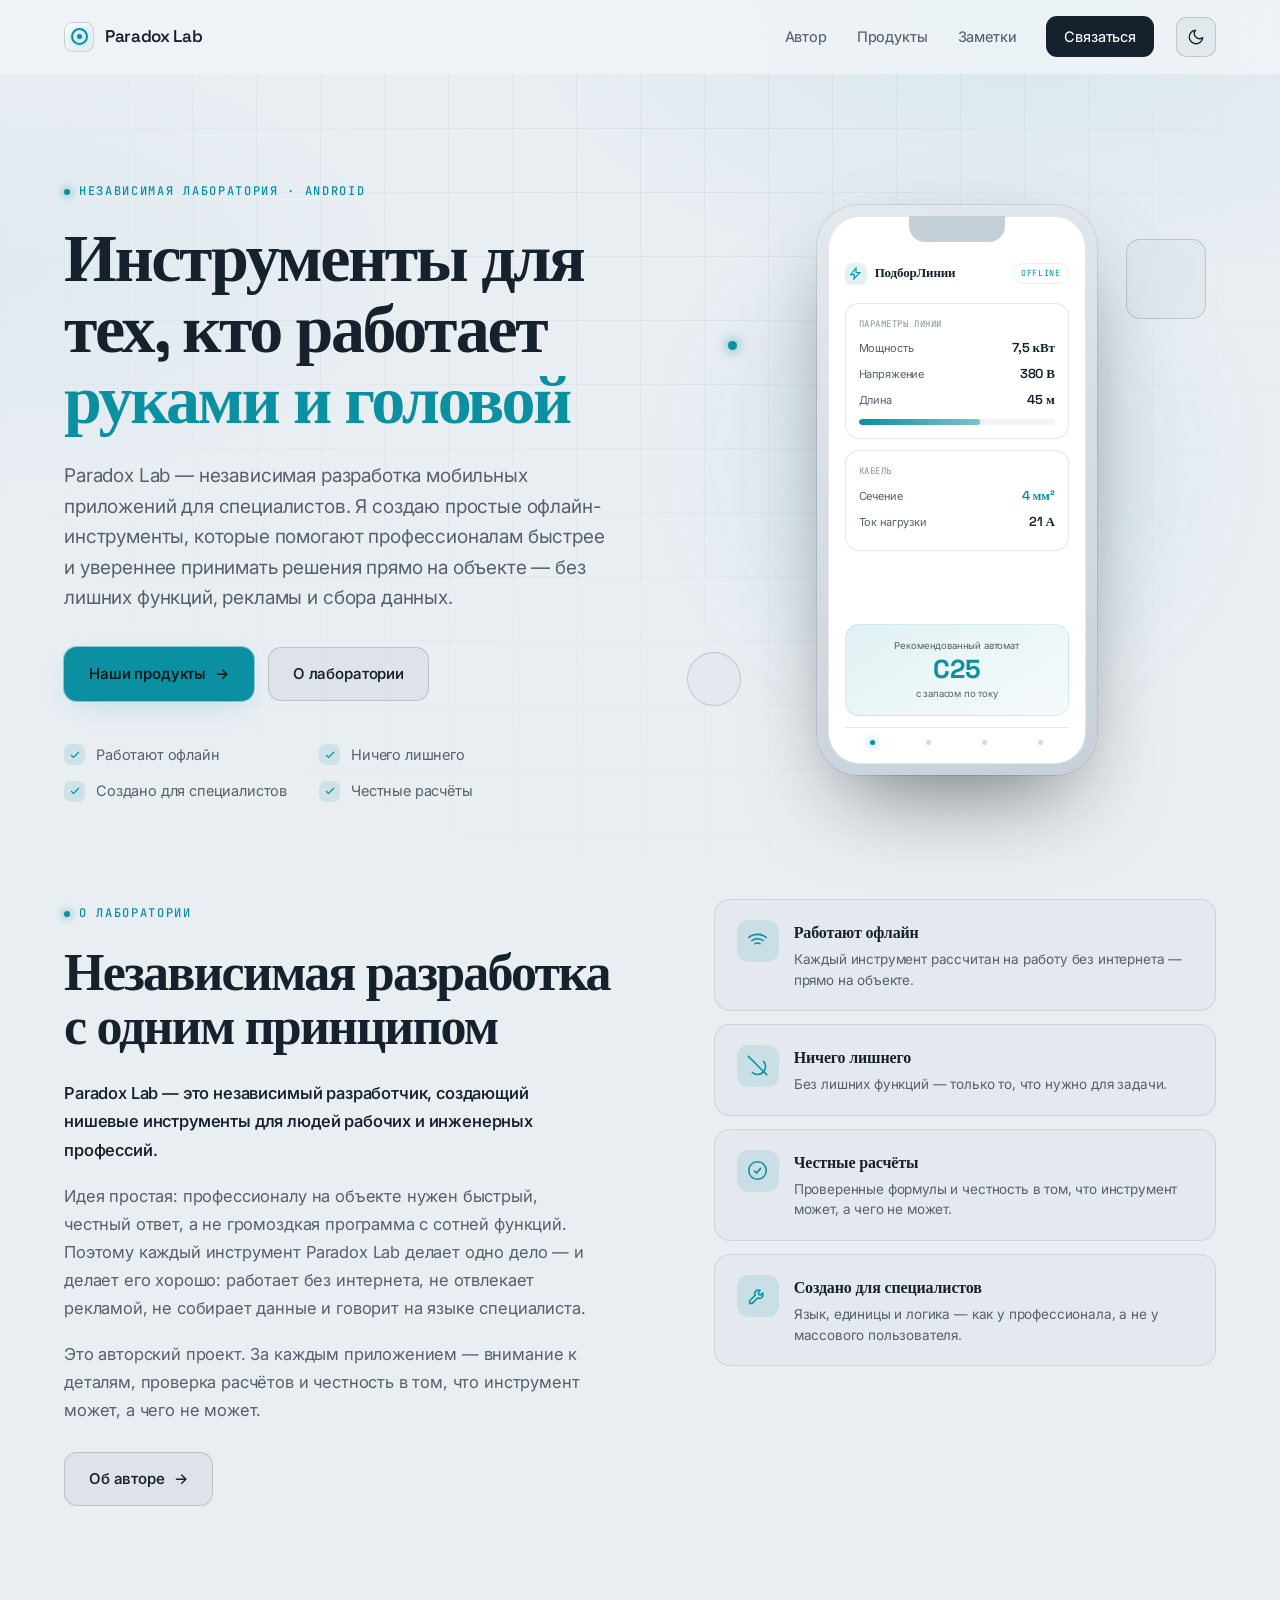
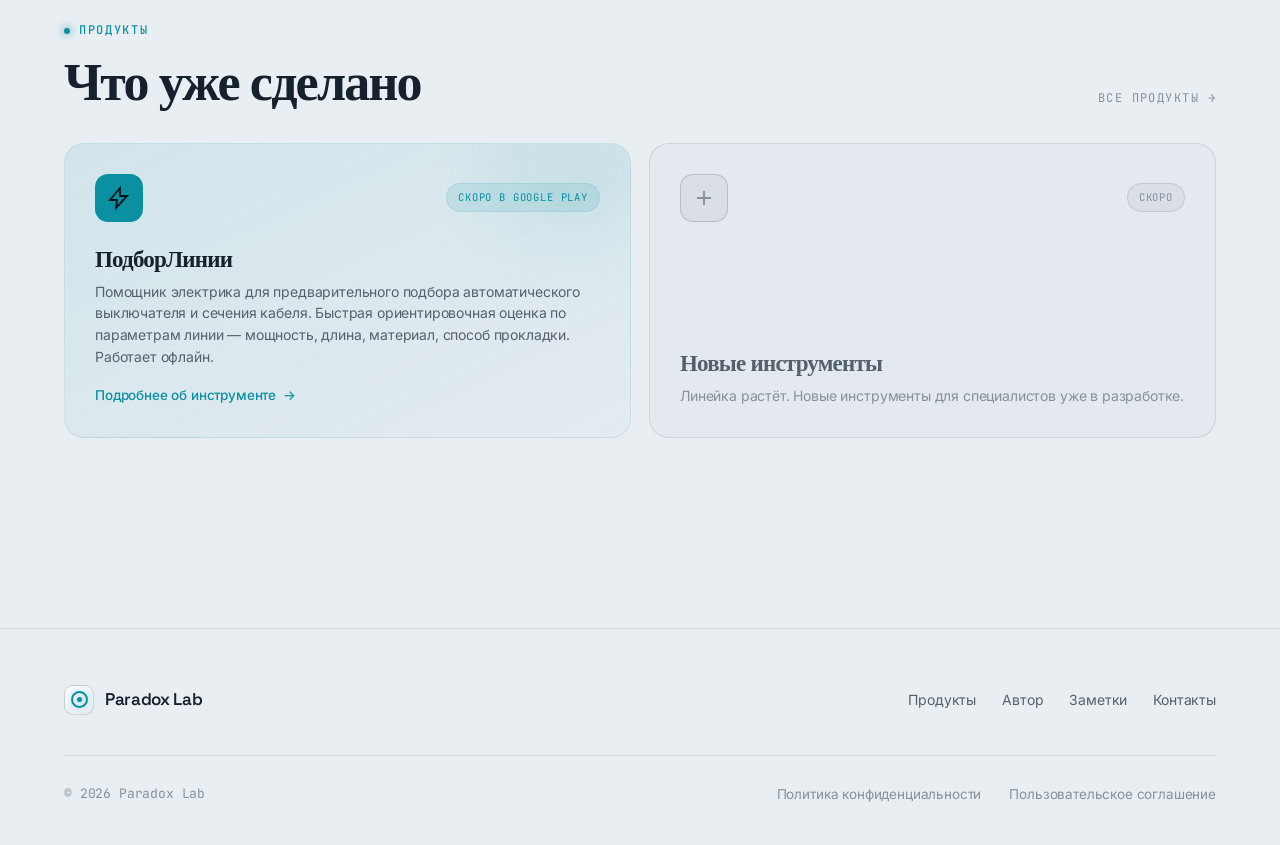
==== index.html @ bbe86b6c "Add files via upload" ====
<!DOCTYPE html>
<html lang="ru">
<head>
<meta charset="UTF-8">
<meta name="viewport" content="width=device-width, initial-scale=1.0">
<meta name="theme-color" content="#111315">
<title>Paradox Lab — Инструменты для тех, кто работает руками и головой</title>
<link rel="icon" href="favicon.svg" type="image/svg+xml">
<link rel="stylesheet" href="styles.css">
<script>(function(){try{var t=localStorage.getItem('pl-theme');if(!t)t=matchMedia('(prefers-color-scheme: light)').matches?'light':'dark';document.documentElement.setAttribute('data-theme',t);}catch(e){}})();</script>
<style>
/* hero */
.hero{padding:clamp(56px,8vw,104px) 0 clamp(64px,8vw,96px)}
.hero-grid{display:grid;grid-template-columns:1.05fr .95fr;gap:60px;align-items:center}
.hero h1{font-size:clamp(38px,5.6vw,68px);font-weight:600;margin-bottom:26px;max-width:14ch}
.hero-sub{font-size:clamp(16.5px,1.9vw,19px);color:var(--muted);max-width:46ch;margin-bottom:34px;line-height:1.6}
.hero-btns{display:flex;gap:14px;flex-wrap:wrap;margin-bottom:42px}
.hero-feats{display:grid;grid-template-columns:1fr 1fr;gap:13px 30px;max-width:480px}
.feat{display:flex;align-items:center;gap:11px;font-size:14.5px;color:var(--muted)}
.feat .ck{width:21px;height:21px;border-radius:7px;background:var(--accent-dim);display:grid;place-items:center;flex-shrink:0}
.feat .ck svg{width:12px;height:12px;stroke:var(--accent);stroke-width:2.4;fill:none}
.phone-stage{position:relative;display:grid;place-items:center;min-height:560px}
.phone-stage .halo{position:absolute;width:115%;height:115%;background:radial-gradient(circle at 50% 45%,var(--accent-glow),transparent 62%);filter:blur(40px);opacity:.55;animation:pulse 6s ease-in-out infinite}
@keyframes pulse{0%,100%{opacity:.4;transform:scale(1)}50%{opacity:.65;transform:scale(1.05)}}
.deco{position:absolute;border:1px solid var(--line-2);border-radius:14px;backdrop-filter:blur(6px);background:var(--surface-1)}
.deco.d1{width:80px;height:80px;top:6%;right:2%;animation:float 7s ease-in-out infinite}
.deco.d2{width:54px;height:54px;bottom:12%;left:-2%;border-radius:50%;animation:float 9s ease-in-out infinite reverse}
.deco.dot{width:9px;height:9px;background:var(--accent);border-radius:50%;border:0;box-shadow:0 0 12px var(--accent);top:24%;left:6%;animation:float 5s ease-in-out infinite}
@keyframes float{0%,100%{transform:translateY(0)}50%{transform:translateY(-16px)}}

/* about the lab */
.about{padding:0 0 clamp(64px,9vw,110px);scroll-margin-top:90px}
.about-grid{display:grid;grid-template-columns:1.08fr .92fr;gap:60px;align-items:start}
.about-body .sec-title{margin-bottom:26px}
.about-body p{color:var(--muted);font-size:16.5px;line-height:1.7;margin-bottom:18px;max-width:54ch}
.about-body p strong{color:var(--text);font-weight:550}
.about-aside{display:flex;flex-direction:column;gap:13px}
.principle{display:flex;gap:15px;align-items:flex-start;padding:20px 22px;border:1px solid var(--line);border-radius:var(--radius-s);background:var(--surface-1);transition:transform .3s var(--ease),border-color .3s,background .3s}
.principle:hover{transform:translateX(5px);border-color:var(--accent-dim);background:rgba(var(--accent-rgb),.03)}
.principle .pic{width:42px;height:42px;border-radius:12px;background:var(--accent-dim);display:grid;place-items:center;flex-shrink:0}
.principle .pic svg{width:21px;height:21px;stroke:var(--accent);fill:none;stroke-width:1.8}
.principle h4{font-family:'Space Grotesk';font-size:16px;font-weight:600;margin-bottom:4px;letter-spacing:-.01em}
.principle p{color:var(--muted);font-size:13.5px;line-height:1.5}

/* home products */
.home-prod{padding:0 0 clamp(64px,9vw,110px);scroll-margin-top:90px}
.hp-head{display:flex;align-items:flex-end;justify-content:space-between;gap:20px;margin-bottom:34px;flex-wrap:wrap}
.hp-head .lead{font-family:'JetBrains Mono';font-size:12px;letter-spacing:.12em;text-transform:uppercase;color:var(--muted-2);text-decoration:none;transition:color .2s}
.hp-head .lead:hover{color:var(--accent)}
.hp-grid{display:grid;grid-template-columns:1fr 1fr;gap:18px}
.hp-card{position:relative;border:1px solid var(--line);border-radius:var(--radius);padding:30px;text-decoration:none;color:inherit;overflow:hidden;display:flex;flex-direction:column;min-height:236px;transition:transform .3s var(--ease),border-color .3s,background .3s}
.hp-card.live{background:linear-gradient(155deg,rgba(var(--accent-rgb),.1),rgba(var(--accent-rgb),.02));border-color:var(--accent-dim)}
.hp-card.live::before{content:"";position:absolute;top:-40%;right:-15%;width:280px;height:280px;background:radial-gradient(circle,var(--accent-glow),transparent 65%);filter:blur(20px);opacity:.5}
.hp-card.live:hover{transform:translateY(-5px);border-color:rgba(var(--accent-rgb),.4)}
.hp-card.soon{background:var(--surface-1)}
.hp-card.soon:hover{transform:translateY(-5px);border-color:var(--line-2)}
.hp-card .ptop{display:flex;align-items:center;justify-content:space-between;position:relative;z-index:1;margin-bottom:auto}
.hp-card .picon{width:48px;height:48px;border-radius:13px;display:grid;place-items:center}
.hp-card.live .picon{background:var(--accent)}
.hp-card.live .picon svg{stroke:var(--on-accent)}
.hp-card.soon .picon{background:var(--surface-2);border:1px solid var(--line-2)}
.hp-card.soon .picon svg{stroke:var(--muted-2)}
.hp-card .picon svg{width:24px;height:24px;fill:none;stroke-width:1.9}
.hp-status{font-family:'JetBrains Mono';font-size:10.5px;letter-spacing:.08em;text-transform:uppercase;padding:5px 11px;border-radius:20px;white-space:nowrap}
.hp-status.s-live{color:var(--accent);background:var(--accent-dim);border:1px solid var(--accent-dim)}
.hp-status.s-wait{color:var(--muted-2);background:var(--surface-2);border:1px solid var(--line)}
.hp-card h3{font-size:23px;margin:26px 0 9px;font-weight:600;position:relative;z-index:1}
.hp-card.soon h3{color:var(--muted)}
.hp-card p{color:var(--muted);font-size:14px;line-height:1.55;position:relative;z-index:1}
.hp-card.soon p{color:var(--muted-2)}
.hp-card .go{position:relative;z-index:1;color:var(--accent);font-size:13.5px;font-weight:500;display:flex;align-items:center;gap:7px;margin-top:18px}
.hp-card .go .arr{transition:transform .25s}
.hp-card.live:hover .go .arr{transform:translateX(4px)}

@media(max-width:960px){
  .hero-grid{grid-template-columns:1fr;gap:48px}
  .phone-stage{min-height:auto;order:-1}
  .about-grid{grid-template-columns:1fr;gap:40px}
}
@media(max-width:680px){
  .hero-feats{grid-template-columns:1fr}
  .hero-btns .btn{flex:1;justify-content:center}
  .hp-grid{grid-template-columns:1fr}
}
</style>
</head>
<body>
<div class="bg-field"></div>
<div class="bg-grid"></div>

<nav id="nav">
  <div class="nav-in">
    <a href="index.html" class="brand"><span class="glyph"></span>Paradox Lab</a>
    <div class="nav-links" id="navLinks">
      <a href="author.html">Автор</a>
      <a href="products.html">Продукты</a>
      <a href="notes.html">Заметки</a>
      <a href="contact.html" class="nav-cta">Связаться</a>
    </div>
    <button class="theme-toggle" id="themeToggle" aria-label="Сменить тему" title="Сменить тему"><svg class="ic-sun" viewBox="0 0 24 24"><circle cx="12" cy="12" r="4"/><path d="M12 2v2M12 20v2M4.93 4.93l1.41 1.41M17.66 17.66l1.41 1.41M2 12h2M20 12h2M6.34 17.66l-1.41 1.41M19.07 4.93l-1.41 1.41"/></svg><svg class="ic-moon" viewBox="0 0 24 24"><path d="M21 12.79A9 9 0 1 1 11.21 3 7 7 0 0 0 21 12.79z"/></svg></button>
    <button class="nav-toggle" id="navToggle" aria-label="Меню">☰</button>
  </div>
</nav>

<main>
<!-- HERO -->
<section class="hero">
  <div class="wrap">
    <div class="hero-grid">
      <div class="hero-left reveal in">
        <span class="eyebrow">Независимая лаборатория · Android</span>
        <h1>Инструменты для тех, кто работает <span class="hl">руками и головой</span></h1>
        <p class="hero-sub">Paradox Lab — независимая разработка мобильных приложений для специалистов. Я создаю простые офлайн-инструменты, которые помогают профессионалам быстрее и увереннее принимать решения прямо на объекте — без лишних функций, рекламы и сбора данных.</p>
        <div class="hero-btns">
          <a href="#products" class="btn btn-primary">Наши продукты <span class="arr">→</span></a>
          <a href="#about" class="btn btn-ghost">О лаборатории</a>
        </div>
        <div class="hero-feats">
          <div class="feat"><span class="ck"><svg viewBox="0 0 24 24"><path d="M20 6 9 17l-5-5"/></svg></span>Работают офлайн</div>
          <div class="feat"><span class="ck"><svg viewBox="0 0 24 24"><path d="M20 6 9 17l-5-5"/></svg></span>Ничего лишнего</div>
          <div class="feat"><span class="ck"><svg viewBox="0 0 24 24"><path d="M20 6 9 17l-5-5"/></svg></span>Создано для специалистов</div>
          <div class="feat"><span class="ck"><svg viewBox="0 0 24 24"><path d="M20 6 9 17l-5-5"/></svg></span>Честные расчёты</div>
        </div>
      </div>
      <div class="phone-stage reveal in" data-d="2">
        <div class="halo"></div>
        <div class="deco d1"></div><div class="deco d2"></div><div class="deco dot"></div>
        <div class="phone">
          <div class="notch"></div>
          <div class="screen">
            <div class="app">
              <div class="app-top">
                <div class="app-logo"><span class="b"><svg viewBox="0 0 24 24"><path d="M13 2 3 14h7l-1 8 11-12h-7z"/></svg></span>ПодборЛинии</div>
                <span class="app-pill">OFFLINE</span>
              </div>
              <div class="app-card">
                <div class="lbl">Параметры линии</div>
                <div class="app-row"><span class="k">Мощность</span><span class="v">7,5 кВт</span></div>
                <div class="app-row"><span class="k">Напряжение</span><span class="v">380 В</span></div>
                <div class="app-row"><span class="k">Длина</span><span class="v">45 м</span></div>
                <div class="gbar"><i></i></div>
              </div>
              <div class="app-card">
                <div class="lbl">Кабель</div>
                <div class="app-row"><span class="k">Сечение</span><span class="v acc">4 мм²</span></div>
                <div class="app-row"><span class="k">Ток нагрузки</span><span class="v">21 А</span></div>
              </div>
              <div class="app-result">
                <div class="cap">Рекомендованный автомат</div>
                <div class="big">C25</div>
                <div class="cap">с запасом по току</div>
              </div>
              <div class="app-tabs"><span class="on"></span><span></span><span></span><span></span></div>
            </div>
          </div>
        </div>
      </div>
    </div>
  </div>
</section>

<!-- ABOUT THE LAB -->
<section class="about" id="about">
  <div class="wrap">
    <div class="about-grid">
      <div class="about-body reveal">
        <span class="eyebrow">О лаборатории</span>
        <h2 class="sec-title">Независимая разработка<br>с одним принципом</h2>
        <p><strong>Paradox Lab — это независимый разработчик, создающий нишевые инструменты для людей рабочих и инженерных профессий.</strong></p>
        <p>Идея простая: профессионалу на объекте нужен быстрый, честный ответ, а не громоздкая программа с сотней функций. Поэтому каждый инструмент Paradox Lab делает одно дело — и делает его хорошо: работает без интернета, не отвлекает рекламой, не собирает данные и говорит на языке специалиста.</p>
        <p>Это авторский проект. За каждым приложением — внимание к деталям, проверка расчётов и честность в том, что инструмент может, а чего не может.</p>
        <a href="author.html" class="btn btn-ghost" style="margin-top:10px">Об авторе <span class="arr">→</span></a>
      </div>
      <div class="about-aside reveal" data-d="1">
        <div class="principle">
          <span class="pic"><svg viewBox="0 0 24 24"><path d="M5 12.55a11 11 0 0 1 14.08 0M1.42 9a16 16 0 0 1 21.16 0M8.53 16.11a6 6 0 0 1 6.95 0M12 20h.01"/></svg></span>
          <div><h4>Работают офлайн</h4><p>Каждый инструмент рассчитан на работу без интернета — прямо на объекте.</p></div>
        </div>
        <div class="principle">
          <span class="pic"><svg viewBox="0 0 24 24"><path d="M18.36 6.64A9 9 0 1 1 5.64 19.36M1 1l22 22"/></svg></span>
          <div><h4>Ничего лишнего</h4><p>Без лишних функций — только то, что нужно для задачи.</p></div>
        </div>
        <div class="principle">
          <span class="pic"><svg viewBox="0 0 24 24"><circle cx="12" cy="12" r="10"/><path d="M8 12l3 3 5-6"/></svg></span>
          <div><h4>Честные расчёты</h4><p>Проверенные формулы и честность в том, что инструмент может, а чего не может.</p></div>
        </div>
        <div class="principle">
          <span class="pic"><svg viewBox="0 0 24 24"><path d="M14.7 6.3a4 4 0 0 0-5.4 5.4l-6.3 6.3v3h3l6.3-6.3a4 4 0 0 0 5.4-5.4l-2.1 2.1-2.1-.5-.5-2.1z"/></svg></span>
          <div><h4>Создано для специалистов</h4><p>Язык, единицы и логика — как у профессионала, а не у массового пользователя.</p></div>
        </div>
      </div>
    </div>
  </div>
</section>

<!-- PRODUCTS -->
<section class="home-prod" id="products">
  <div class="wrap">
    <div class="hp-head reveal">
      <div>
        <span class="eyebrow" style="margin-bottom:14px">Продукты</span>
        <h2 class="sec-title" style="margin-bottom:0">Что уже сделано</h2>
      </div>
      <a href="products.html" class="lead">все продукты →</a>
    </div>
    <div class="hp-grid">
      <a href="products.html" class="hp-card live reveal" data-d="1">
        <div class="ptop">
          <span class="picon"><svg viewBox="0 0 24 24"><path d="M13 2 3 14h7l-1 8 11-12h-7z"/></svg></span>
          <span class="hp-status s-live">Скоро в Google Play</span>
        </div>
        <h3>ПодборЛинии</h3>
        <p>Помощник электрика для предварительного подбора автоматического выключателя и сечения кабеля. Быстрая ориентировочная оценка по параметрам линии — мощность, длина, материал, способ прокладки. Работает офлайн.</p>
        <span class="go">Подробнее об инструменте <span class="arr">→</span></span>
      </a>
      <div class="hp-card soon reveal" data-d="2">
        <div class="ptop">
          <span class="picon"><svg viewBox="0 0 24 24"><path d="M12 5v14M5 12h14"/></svg></span>
          <span class="hp-status s-wait">Скоро</span>
        </div>
        <h3>Новые инструменты</h3>
        <p>Линейка растёт. Новые инструменты для специалистов уже в разработке.</p>
      </div>
    </div>
  </div>
</section>
</main>

<footer>
  <div class="wrap">
    <div class="foot-grid">
      <a href="index.html" class="brand"><span class="glyph"></span>Paradox Lab</a>
      <div class="foot-nav">
        <a href="products.html">Продукты</a>
        <a href="author.html">Автор</a>
        <a href="notes.html">Заметки</a>
        <a href="contact.html">Контакты</a>
      </div>
    </div>
    <div class="foot-bottom">
      <span class="copyright">© 2026 Paradox Lab</span>
      <div class="foot-links">
        <a href="privacy.html">Политика конфиденциальности</a>
        <a href="terms.html">Пользовательское соглашение</a>
      </div>
    </div>
  </div>
</footer>
<script src="app.js"></script>
</body>
</html>
---- styles.css ----
@import url('https://fonts.googleapis.com/css2?family=Space+Grotesk:wght@400;500;600;700&family=Inter:wght@400;450;500;600&family=JetBrains+Mono:wght@400;500&display=swap');

:root{
  --bg:#111315;--bg-2:#15181b;--bg-3:#0c0e10;--surface:#181c1f;
  --line:rgba(255,255,255,.07);--line-2:rgba(255,255,255,.12);
  --text:#eef1f2;--muted:#9aa3a7;--muted-2:#6b7479;
  --accent:#28d4d4;--accent-rgb:40,212,212;--accent-dim:rgba(var(--accent-rgb),.14);--accent-glow:rgba(var(--accent-rgb),.32);
  --sel-fg:#04181b;--on-accent:#04181b;--notch:#070809;
  --surface-1:rgba(255,255,255,.02);--surface-2:rgba(255,255,255,.04);--surface-3:rgba(255,255,255,.035);
  --hover-1:rgba(255,255,255,.08);--hover-soft:rgba(var(--accent-rgb),.03);
  --nav-bg:rgba(17,19,21,.66);--nav-bg-scrolled:rgba(17,19,21,.82);--nav-bg-mobile:rgba(13,15,17,.97);
  --glyph-1:#1c2226;--glyph-2:#0f1316;--btn-solid-fg:#0d0f11;
  --phone-1:#23282c;--phone-2:#0d1012;--panel-1:#0a0c0e;--panel-2:#0d0f11;
  --photo-1:#1a1f23;--photo-2:#0e1114;--av-1:#222a2e;--av-2:#13171a;
  --thumb-1:#13181b;--thumb-2:#0c0f11;--rav-1:#1f262a;--rav-2:#13181b;
  --radius-s:16px;--radius:20px;--radius-l:24px;--max:1200px;
  --ease:cubic-bezier(.22,.61,.36,1);
}
html[data-theme="light"]{
  --bg:#e9eef3;--bg-2:#dde5ec;--bg-3:#ffffff;--surface:#ffffff;
  --line:rgba(22,42,62,.11);--line-2:rgba(22,42,62,.18);
  --text:#15212c;--muted:#54616c;--muted-2:#84919b;
  --accent:#0a90a0;--accent-rgb:10,144,160;--accent-dim:rgba(var(--accent-rgb),.12);--accent-glow:rgba(var(--accent-rgb),.20);
  --sel-fg:#ffffff;--notch:#c5cfd8;
  --surface-1:rgba(22,42,62,.025);--surface-2:rgba(22,42,62,.05);--surface-3:#ffffff;
  --hover-1:rgba(22,42,62,.06);--hover-soft:rgba(var(--accent-rgb),.06);
  --nav-bg:rgba(241,245,248,.72);--nav-bg-scrolled:rgba(241,245,248,.9);--nav-bg-mobile:rgba(241,245,248,.98);
  --glyph-1:#ffffff;--glyph-2:#e6edf2;--btn-solid-fg:#ffffff;
  --phone-1:#e3e9ef;--phone-2:#c7d0d9;--panel-1:#e6ecf1;--panel-2:#f1f5f8;
  --photo-1:#ffffff;--photo-2:#e6edf2;--av-1:#eef3f7;--av-2:#dde6ed;
  --thumb-1:#e8eef3;--thumb-2:#f2f6f9;--rav-1:#e8eef3;--rav-2:#dbe4ec;
}
*{margin:0;padding:0;box-sizing:border-box}
html{scroll-behavior:smooth;-webkit-text-size-adjust:100%}
body{background:var(--bg);color:var(--text);font-family:'Inter',system-ui,sans-serif;font-size:16px;line-height:1.6;-webkit-font-smoothing:antialiased;overflow-x:hidden;letter-spacing:-.01em;min-height:100vh;display:flex;flex-direction:column}
::selection{background:var(--accent);color:var(--sel-fg)}
body{transition:background .3s var(--ease),color .3s var(--ease)}
a{color:inherit}
.wrap{max-width:var(--max);margin:0 auto;padding:0 24px;width:100%}
main{flex:1}

/* background */
.bg-field{position:fixed;inset:0;z-index:-2;pointer-events:none;background:radial-gradient(60% 50% at 80% 0%,rgba(var(--accent-rgb),.07),transparent 70%),radial-gradient(50% 40% at 0% 30%,rgba(var(--accent-rgb),.04),transparent 70%),var(--bg)}
.bg-grid{position:fixed;inset:0;z-index:-1;pointer-events:none;opacity:.5;background-image:linear-gradient(var(--line) 1px,transparent 1px),linear-gradient(90deg,var(--line) 1px,transparent 1px);background-size:64px 64px;-webkit-mask-image:radial-gradient(circle at 50% 20%,#000,transparent 80%);mask-image:radial-gradient(circle at 50% 20%,#000,transparent 80%)}

/* nav */
nav{position:sticky;top:0;z-index:100;backdrop-filter:blur(16px);-webkit-backdrop-filter:blur(16px);background:var(--nav-bg);border-bottom:1px solid transparent;transition:border-color .3s,background .3s}
nav.scrolled{border-color:var(--line);background:var(--nav-bg-scrolled)}
.nav-in{max-width:var(--max);margin:0 auto;padding:16px 24px;display:flex;align-items:center;justify-content:flex-start;gap:22px}
.brand{display:flex;align-items:center;gap:11px;font-family:'Space Grotesk';font-weight:600;font-size:17px;letter-spacing:-.02em;text-decoration:none;color:var(--text)}
.brand .glyph{width:30px;height:30px;border-radius:9px;position:relative;background:linear-gradient(145deg,var(--glyph-1),var(--glyph-2));border:1px solid var(--line-2);display:grid;place-items:center;flex-shrink:0}
.brand .glyph::before{content:"";width:13px;height:13px;border:2px solid var(--accent);border-radius:50%;box-shadow:0 0 12px var(--accent-glow)}
.brand .glyph::after{content:"";position:absolute;width:5px;height:5px;background:var(--accent);border-radius:50%;box-shadow:0 0 8px var(--accent)}
.nav-links{display:flex;align-items:center;gap:30px;margin-left:auto}
.nav-links a{color:var(--muted);text-decoration:none;font-size:14.5px;font-weight:450;transition:color .2s}
.nav-links a:hover,.nav-links a.active{color:var(--text)}
.nav-links a.active{position:relative}
.nav-links a.active::after{content:"";position:absolute;bottom:-6px;left:0;right:0;height:2px;background:var(--accent);border-radius:2px;box-shadow:0 0 8px var(--accent-glow)}
.nav-cta{padding:9px 18px;border-radius:11px;background:var(--text);color:var(--btn-solid-fg)!important;font-weight:550;font-size:14px;cursor:pointer;transition:transform .2s,box-shadow .2s;text-decoration:none}
.nav-cta:hover{transform:translateY(-1px);box-shadow:0 8px 24px rgba(0,0,0,.4)}
.nav-cta.active::after{display:none}
.nav-toggle{display:none;background:none;border:1px solid var(--line-2);border-radius:10px;width:40px;height:40px;color:var(--text);cursor:pointer;font-size:18px}
.theme-toggle{background:var(--surface-2);border:1px solid var(--line-2);border-radius:10px;width:40px;height:40px;color:var(--text);cursor:pointer;display:grid;place-items:center;flex-shrink:0;transition:background .2s,transform .2s,color .2s}
.theme-toggle:hover{background:var(--hover-1);transform:translateY(-1px);color:var(--accent)}
.theme-toggle svg{width:18px;height:18px;fill:none;stroke:currentColor;stroke-width:1.8;stroke-linecap:round;stroke-linejoin:round;display:block}
.theme-toggle .ic-moon{display:none}
html[data-theme="light"] .theme-toggle .ic-sun{display:none}
html[data-theme="light"] .theme-toggle .ic-moon{display:block}

/* buttons */
.btn{display:inline-flex;align-items:center;gap:9px;padding:14px 24px;border-radius:13px;font-weight:550;font-size:15px;text-decoration:none;cursor:pointer;border:1px solid transparent;transition:transform .22s var(--ease),box-shadow .22s,background .22s,border-color .22s;letter-spacing:-.01em}
.btn-primary{background:var(--accent);color:var(--on-accent);box-shadow:0 0 0 1px rgba(var(--accent-rgb),.4),0 8px 30px -8px var(--accent-glow)}
.btn-primary:hover{transform:translateY(-2px);box-shadow:0 0 0 1px rgba(var(--accent-rgb),.5),0 14px 40px -8px var(--accent-glow)}
.btn-ghost{background:var(--surface-2);color:var(--text);border-color:var(--line-2)}
.btn-ghost:hover{background:var(--hover-1);transform:translateY(-2px)}
.btn .arr{transition:transform .25s var(--ease)}
.btn:hover .arr{transform:translateX(3px)}

/* headings */
.eyebrow{display:inline-flex;align-items:center;gap:9px;font-family:'JetBrains Mono';font-size:12px;font-weight:500;letter-spacing:.14em;text-transform:uppercase;color:var(--accent);margin-bottom:22px}
.eyebrow::before{content:"";width:6px;height:6px;border-radius:50%;background:var(--accent);box-shadow:0 0 8px var(--accent)}
h1,h2,h3{font-family:'Space Grotesk';letter-spacing:-.035em;line-height:1.04;font-weight:600}
.sec-title{font-size:clamp(30px,4.5vw,52px);margin-bottom:18px}
.sec-sub{color:var(--muted);font-size:clamp(16px,2vw,18.5px);max-width:620px;line-height:1.55}
.hl{color:var(--accent)}

/* page header (inner pages) */
.page-head{padding:clamp(56px,8vw,96px) 0 clamp(36px,5vw,56px);border-bottom:1px solid var(--line);position:relative;overflow:hidden}
.page-head::before{content:"";position:absolute;inset:0;background:radial-gradient(60% 70% at 15% -20%,rgba(var(--accent-rgb),.08),transparent 60%);pointer-events:none}
.page-head .crumb{font-family:'JetBrains Mono';font-size:12px;color:var(--muted-2);letter-spacing:.08em;margin-bottom:18px}
.page-head .crumb a{color:var(--muted-2);text-decoration:none;transition:color .2s}
.page-head .crumb a:hover{color:var(--accent)}
.page-head h1{font-size:clamp(34px,5.5vw,62px);font-weight:600;max-width:18ch;position:relative}
.page-head p{color:var(--muted);font-size:clamp(16px,2vw,18.5px);max-width:54ch;margin-top:20px;line-height:1.6;position:relative}

/* reveal */
.reveal{opacity:0;transform:translateY(26px);transition:opacity .8s var(--ease),transform .8s var(--ease)}
.reveal.in{opacity:1;transform:none}
.reveal[data-d="1"]{transition-delay:.08s}.reveal[data-d="2"]{transition-delay:.16s}.reveal[data-d="3"]{transition-delay:.24s}.reveal[data-d="4"]{transition-delay:.32s}

/* tags */
.tags{display:flex;flex-wrap:wrap;gap:10px;margin-top:28px}
.tag{font-size:13px;color:var(--text);padding:8px 15px;border-radius:11px;background:var(--surface-2);border:1px solid var(--line-2);font-weight:450}
.tag::before{content:"";display:inline-block;width:5px;height:5px;border-radius:50%;background:var(--accent);margin-right:8px;vertical-align:middle}

/* footer */
footer{border-top:1px solid var(--line);padding:56px 0 40px;margin-top:80px}
.foot-grid{display:flex;align-items:center;justify-content:space-between;gap:24px;flex-wrap:wrap;margin-bottom:40px}
.foot-nav{display:flex;gap:26px;flex-wrap:wrap}
.foot-nav a{color:var(--muted);text-decoration:none;font-size:14px;transition:color .2s}
.foot-nav a:hover{color:var(--text)}
.foot-links{display:flex;gap:28px;flex-wrap:wrap}
.foot-links a{color:var(--muted-2);text-decoration:none;font-size:13.5px;transition:color .2s}
.foot-links a:hover{color:var(--text)}
.foot-bottom{border-top:1px solid var(--line);padding-top:28px;display:flex;justify-content:space-between;align-items:center;gap:16px;flex-wrap:wrap}
.copyright{color:var(--muted-2);font-size:13px;font-family:'JetBrains Mono'}
.foot-made{color:var(--muted-2);font-size:13px}
.foot-made .dot{color:var(--accent)}

/* ---- phone mockup (shared) ---- */
.phone{position:relative;width:280px;height:570px;border-radius:42px;background:linear-gradient(160deg,var(--phone-1),var(--phone-2));padding:11px;box-shadow:0 40px 90px -30px rgba(0,0,0,.55),0 0 0 1px var(--line);z-index:2}
.phone .screen{width:100%;height:100%;border-radius:32px;background:var(--bg-3);overflow:hidden;position:relative;border:1px solid var(--line)}
.phone .notch{position:absolute;top:11px;left:50%;transform:translateX(-50%);width:96px;height:26px;background:var(--notch);border-radius:0 0 16px 16px;z-index:5}
.app{padding:46px 16px 18px;height:100%;display:flex;flex-direction:column;font-size:12px}
.app-top{display:flex;align-items:center;justify-content:space-between;margin-bottom:18px}
.app-logo{display:flex;align-items:center;gap:8px;font-family:'Space Grotesk';font-weight:600;font-size:13px}
.app-logo .b{width:22px;height:22px;border-radius:7px;background:var(--accent-dim);display:grid;place-items:center}
.app-logo .b svg{width:13px;height:13px;stroke:var(--accent);fill:none;stroke-width:2}
.app-pill{font-family:'JetBrains Mono';font-size:8.5px;letter-spacing:.08em;color:var(--accent);border:1px solid var(--accent-dim);padding:3px 7px;border-radius:20px}
.app-card{background:var(--surface-3);border:1px solid var(--line);border-radius:14px;padding:13px;margin-bottom:11px}
.app-card .lbl{color:var(--muted-2);font-size:9px;letter-spacing:.06em;text-transform:uppercase;margin-bottom:7px;font-family:'JetBrains Mono'}
.app-row{display:flex;justify-content:space-between;align-items:baseline;margin-bottom:5px}
.app-row .k{color:var(--muted);font-size:11px}
.app-row .v{font-family:'Space Grotesk';font-weight:600;font-size:13px;color:var(--text)}
.app-row .v.acc{color:var(--accent)}
.gbar{height:6px;border-radius:6px;background:var(--surface-2);overflow:hidden;margin-top:9px}
.gbar i{display:block;height:100%;width:62%;background:linear-gradient(90deg,var(--accent),rgba(var(--accent-rgb),.5));border-radius:6px;box-shadow:0 0 12px var(--accent-glow)}
.app-result{margin-top:auto;background:linear-gradient(150deg,var(--accent-dim),rgba(var(--accent-rgb),.04));border:1px solid var(--accent-dim);border-radius:14px;padding:13px;text-align:center}
.app-result .big{font-family:'Space Grotesk';font-weight:700;font-size:26px;color:var(--accent);line-height:1;margin:3px 0 4px}
.app-result .cap{font-size:9.5px;color:var(--muted)}
.app-tabs{display:flex;justify-content:space-around;padding-top:12px;margin-top:11px;border-top:1px solid var(--line)}
.app-tabs span{width:5px;height:5px;border-radius:50%;background:var(--line-2)}
.app-tabs span.on{background:var(--accent);box-shadow:0 0 8px var(--accent)}

/* responsive base */
@media(max-width:680px){
  .wrap{padding:0 18px}
  .nav-links{display:none}
  .nav-links.open{display:flex;position:absolute;top:100%;left:0;right:0;flex-direction:column;align-items:flex-start;gap:18px;background:var(--nav-bg-mobile);backdrop-filter:blur(16px);padding:24px;border-bottom:1px solid var(--line)}
  .nav-links.open a.active::after{display:none}
  .nav-toggle{display:grid;place-items:center}
  .theme-toggle{margin-left:auto}
  .foot-bottom{flex-direction:column;align-items:flex-start}
}
@media(prefers-reduced-motion:reduce){*{animation:none!important}.reveal{opacity:1;transform:none;transition:none}}
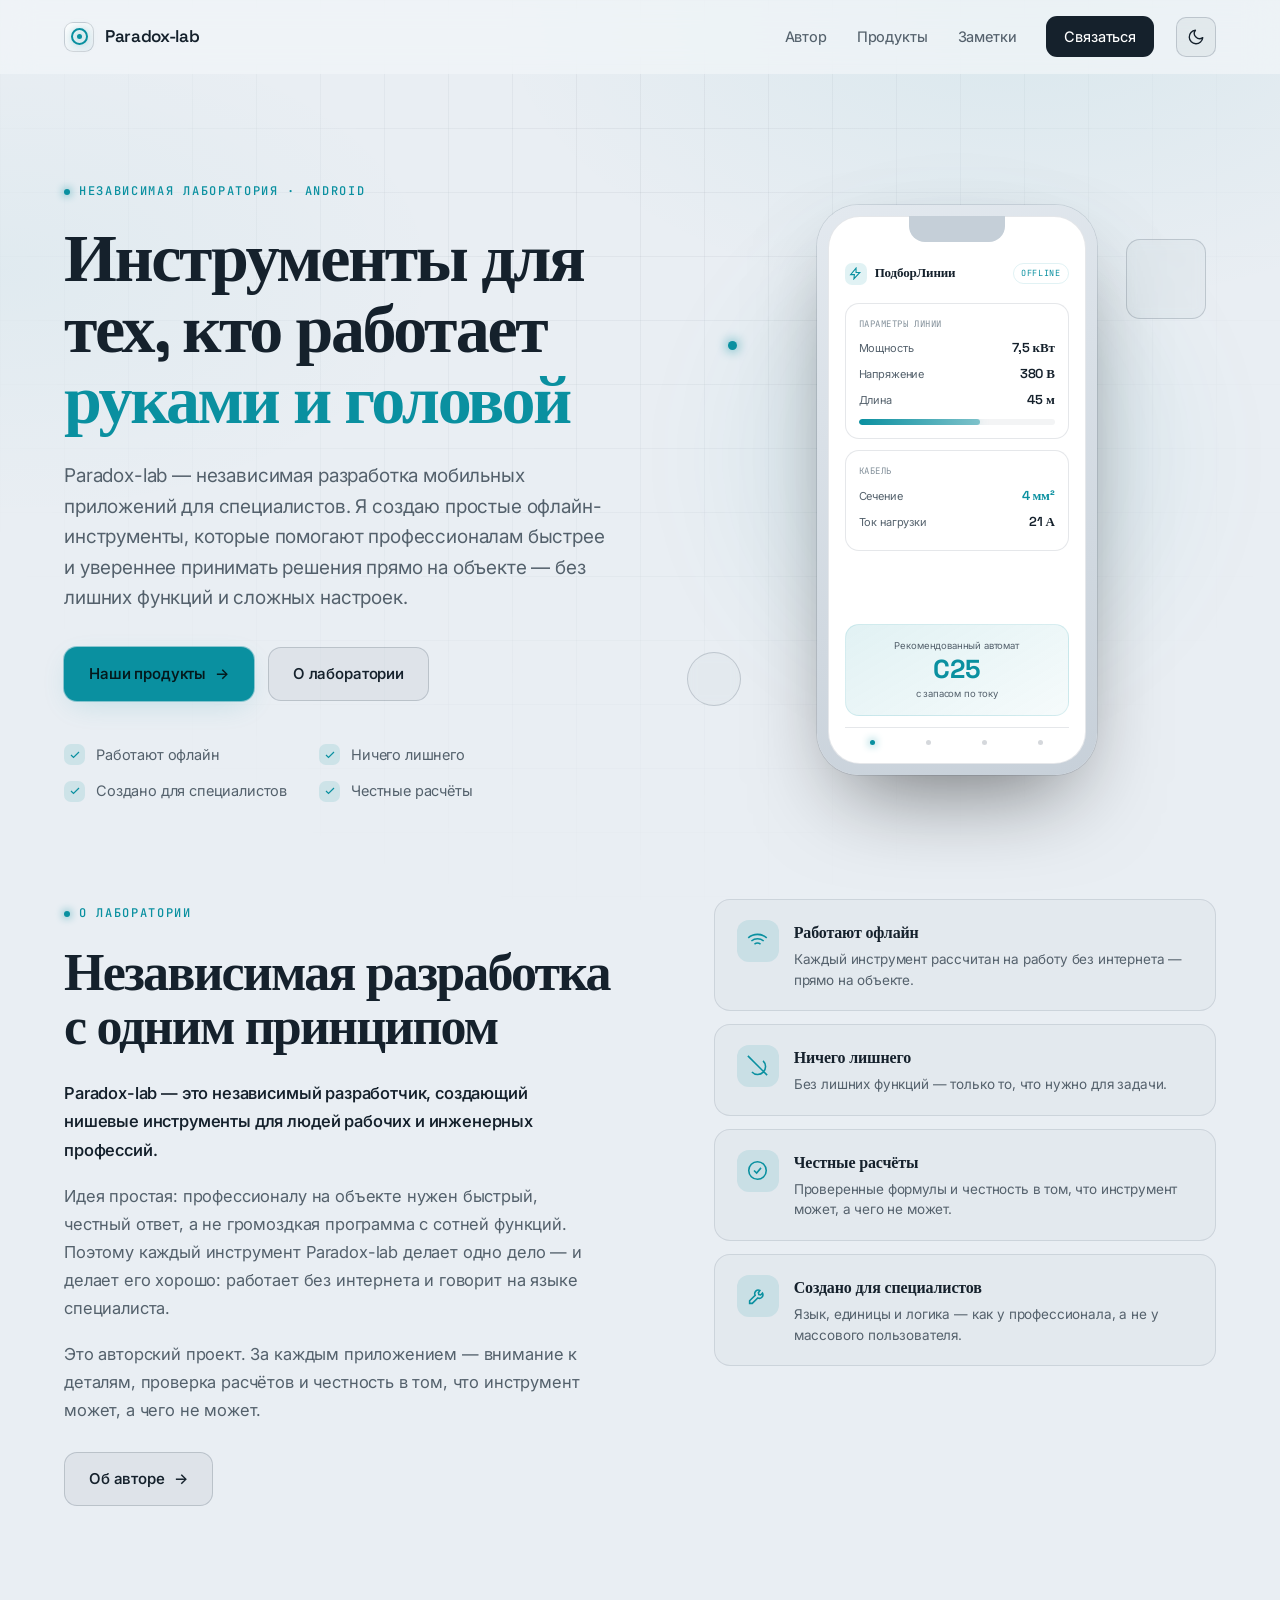
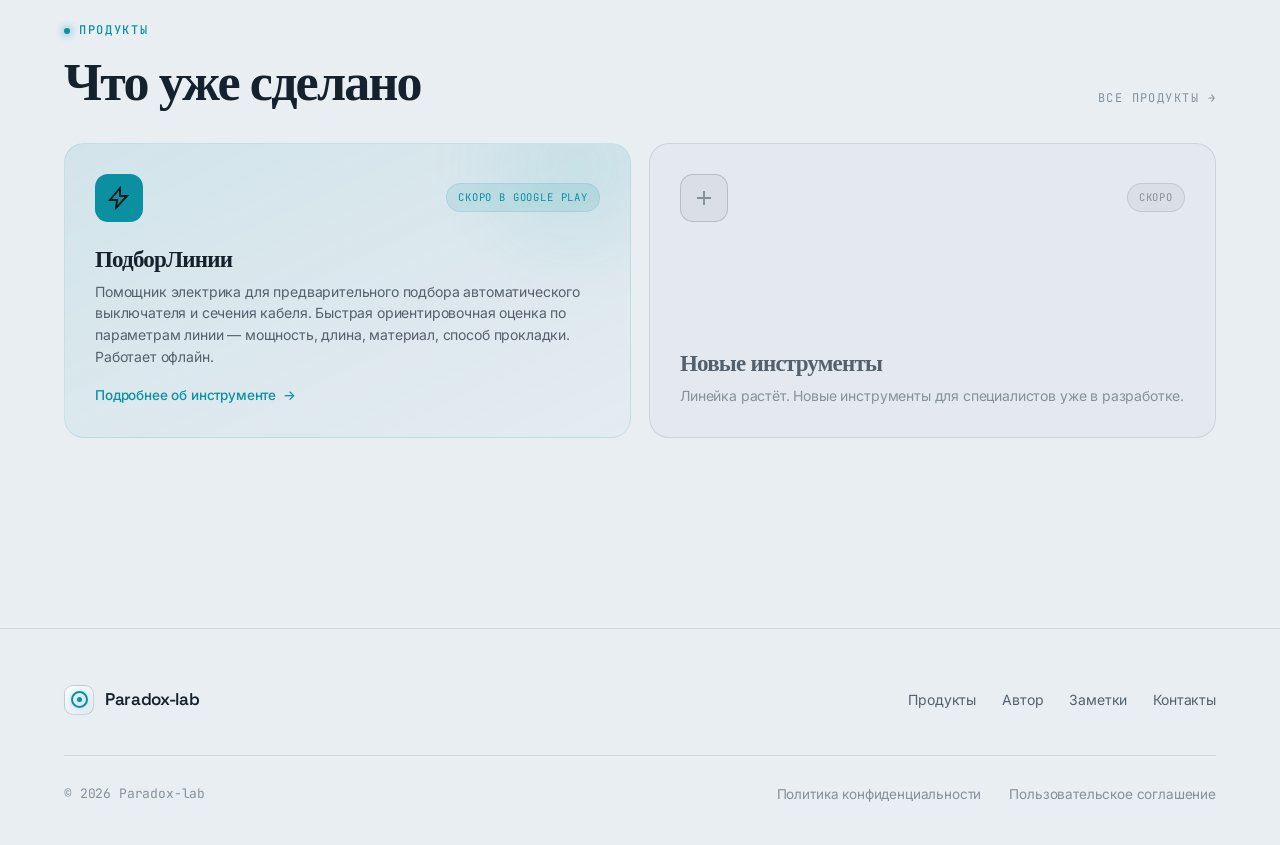
==== commit 04b1823c: "Add files via upload" ====
--- a/index.html
+++ b/index.html
@@ -4,7 +4,7 @@
 <meta charset="UTF-8">
 <meta name="viewport" content="width=device-width, initial-scale=1.0">
 <meta name="theme-color" content="#111315">
-<title>Paradox Lab — Инструменты для тех, кто работает руками и головой</title>
+<title>Paradox-lab — Инструменты для тех, кто работает руками и головой</title>
 <link rel="icon" href="favicon.svg" type="image/svg+xml">
 <link rel="stylesheet" href="styles.css">
 <script>(function(){try{var t=localStorage.getItem('pl-theme');if(!t)t=matchMedia('(prefers-color-scheme: light)').matches?'light':'dark';document.documentElement.setAttribute('data-theme',t);}catch(e){}})();</script>
@@ -90,7 +90,7 @@
 
 <nav id="nav">
   <div class="nav-in">
-    <a href="index.html" class="brand"><span class="glyph"></span>Paradox Lab</a>
+    <a href="index.html" class="brand"><span class="glyph"></span>Paradox-lab</a>
     <div class="nav-links" id="navLinks">
       <a href="author.html">Автор</a>
       <a href="products.html">Продукты</a>
@@ -110,7 +110,7 @@
       <div class="hero-left reveal in">
         <span class="eyebrow">Независимая лаборатория · Android</span>
         <h1>Инструменты для тех, кто работает <span class="hl">руками и головой</span></h1>
-        <p class="hero-sub">Paradox Lab — независимая разработка мобильных приложений для специалистов. Я создаю простые офлайн-инструменты, которые помогают профессионалам быстрее и увереннее принимать решения прямо на объекте — без лишних функций, рекламы и сбора данных.</p>
+        <p class="hero-sub">Paradox-lab — независимая разработка мобильных приложений для специалистов. Я создаю простые офлайн-инструменты, которые помогают профессионалам быстрее и увереннее принимать решения прямо на объекте — без лишних функций и сложных настроек.</p>
         <div class="hero-btns">
           <a href="#products" class="btn btn-primary">Наши продукты <span class="arr">→</span></a>
           <a href="#about" class="btn btn-ghost">О лаборатории</a>
@@ -166,8 +166,8 @@
       <div class="about-body reveal">
         <span class="eyebrow">О лаборатории</span>
         <h2 class="sec-title">Независимая разработка<br>с одним принципом</h2>
-        <p><strong>Paradox Lab — это независимый разработчик, создающий нишевые инструменты для людей рабочих и инженерных профессий.</strong></p>
-        <p>Идея простая: профессионалу на объекте нужен быстрый, честный ответ, а не громоздкая программа с сотней функций. Поэтому каждый инструмент Paradox Lab делает одно дело — и делает его хорошо: работает без интернета, не отвлекает рекламой, не собирает данные и говорит на языке специалиста.</p>
+        <p><strong>Paradox-lab — это независимый разработчик, создающий нишевые инструменты для людей рабочих и инженерных профессий.</strong></p>
+        <p>Идея простая: профессионалу на объекте нужен быстрый, честный ответ, а не громоздкая программа с сотней функций. Поэтому каждый инструмент Paradox-lab делает одно дело — и делает его хорошо: работает без интернета и говорит на языке специалиста.</p>
         <p>Это авторский проект. За каждым приложением — внимание к деталям, проверка расчётов и честность в том, что инструмент может, а чего не может.</p>
         <a href="author.html" class="btn btn-ghost" style="margin-top:10px">Об авторе <span class="arr">→</span></a>
       </div>
@@ -229,7 +229,7 @@
 <footer>
   <div class="wrap">
     <div class="foot-grid">
-      <a href="index.html" class="brand"><span class="glyph"></span>Paradox Lab</a>
+      <a href="index.html" class="brand"><span class="glyph"></span>Paradox-lab</a>
       <div class="foot-nav">
         <a href="products.html">Продукты</a>
         <a href="author.html">Автор</a>
@@ -238,7 +238,7 @@
       </div>
     </div>
     <div class="foot-bottom">
-      <span class="copyright">© 2026 Paradox Lab</span>
+      <span class="copyright">© 2026 Paradox-lab</span>
       <div class="foot-links">
         <a href="privacy.html">Политика конфиденциальности</a>
         <a href="terms.html">Пользовательское соглашение</a>
--- a/styles.css
+++ b/styles.css
@@ -37,6 +37,7 @@
 body{transition:background .3s var(--ease),color .3s var(--ease)}
 a{color:inherit}
 .wrap{max-width:var(--max);margin:0 auto;padding:0 24px;width:100%}
+.wrap.narrow{max-width:820px}
 main{flex:1}
 
 /* background */
@@ -142,6 +143,16 @@
 .app-tabs span{width:5px;height:5px;border-radius:50%;background:var(--line-2)}
 .app-tabs span.on{background:var(--accent);box-shadow:0 0 8px var(--accent)}
 
+/* article (notes) */
+.article{padding:clamp(40px,6vw,72px) 0 clamp(48px,7vw,90px)}
+.article .meta{font-family:'JetBrains Mono';font-size:12px;color:var(--muted-2);letter-spacing:.06em;margin-bottom:10px}
+.article p{color:var(--muted);font-size:17px;line-height:1.75;margin-bottom:20px;max-width:68ch}
+.article p strong{color:var(--text);font-weight:550}
+.article .lead{color:var(--text);font-size:19px;line-height:1.7}
+.article .back{display:inline-flex;align-items:center;gap:8px;margin-top:18px;color:var(--accent);text-decoration:none;font-size:14.5px;font-weight:500}
+.article .back .arr{transition:transform .25s}
+.article .back:hover .arr{transform:translateX(-4px)}
+
 /* responsive base */
 @media(max-width:680px){
   .wrap{padding:0 18px}
